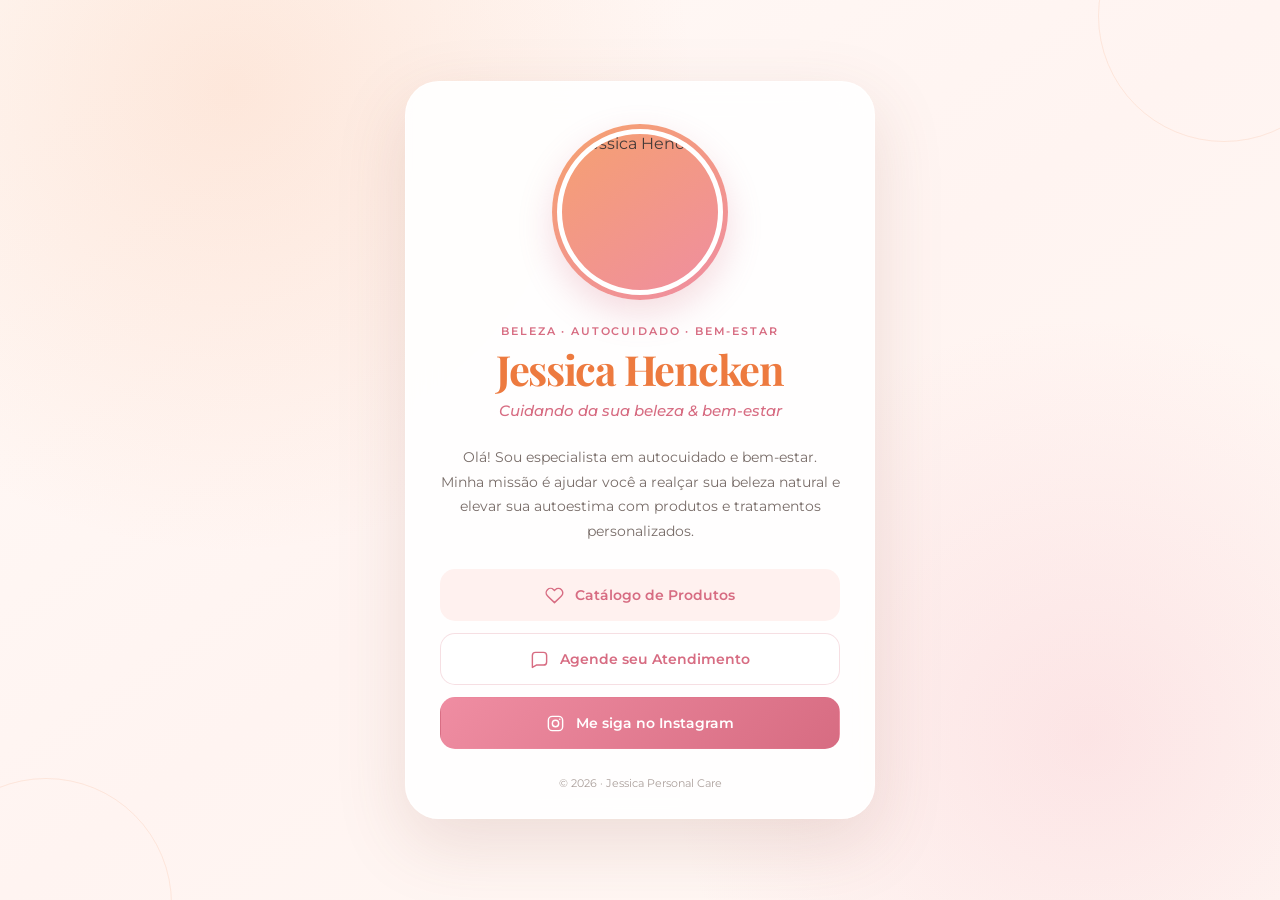
==== index.html @ aedd0c01 "Add files via upload" ====
<!doctype html>
<html lang="pt-BR">
  <head>
    <meta charset="UTF-8" />
    <meta name="viewport" content="width=device-width, initial-scale=1" />
    <meta name="description" content="Jessica Hencken — beleza, autocuidado e bem-estar." />
    <meta name="theme-color" content="#fff7f3" />
    <title>Jessica Hencken | Personal Care</title>
    <link rel="preconnect" href="https://fonts.googleapis.com" />
    <link rel="preconnect" href="https://fonts.gstatic.com" crossorigin />
    <link href="https://fonts.googleapis.com/css2?family=Montserrat:wght@400;500;600&family=Playfair+Display:wght@600;700&display=swap" rel="stylesheet" />
    <link rel="stylesheet" href="styles.css" />
  </head>
  <body>
    <main class="page-shell">
      <section class="profile-card" aria-labelledby="profile-name">
        <div class="portrait-ring">
          <img class="portrait" src="assets/jessica.jpg" alt="Jessica Hencken" width="320" height="320" />
        </div>

        <header class="profile-header">
          <p class="eyebrow">Beleza · Autocuidado · Bem-estar</p>
          <h1 id="profile-name">Jessica Hencken</h1>
          <p class="tagline">Cuidando da sua beleza &amp; bem-estar</p>
        </header>

        <p class="intro">
          Olá! Sou especialista em autocuidado e bem-estar. Minha missão é ajudar você a realçar sua beleza natural e elevar sua autoestima com produtos e tratamentos personalizados.
        </p>

        <nav class="links" aria-label="Links de Jessica Hencken">
          <a class="link-button link-button--soft" href="produtos.html">
            <svg aria-hidden="true" viewBox="0 0 24 24"><path d="M20.8 4.6a5.5 5.5 0 0 0-7.8 0L12 5.7l-1.1-1.1a5.5 5.5 0 0 0-7.8 7.8l1.1 1.1L12 21l7.8-7.5 1.1-1.1a5.5 5.5 0 0 0-.1-7.8Z" /></svg>
            <span>Catálogo de Produtos</span>
          </a>

          <a class="link-button link-button--outline" href="https://wa.me/5547999201088?text=Ol%C3%A1%2C%20Jessica!%20Gostaria%20de%20agendar%20um%20atendimento." target="_blank" rel="noopener noreferrer">
            <svg aria-hidden="true" viewBox="0 0 24 24"><path d="M21 15a4 4 0 0 1-4 4H8l-5 3V7a4 4 0 0 1 4-4h10a4 4 0 0 1 4 4Z" /></svg>
            <span>Agende seu Atendimento</span>
          </a>

          <a class="link-button link-button--primary" href="https://instagram.com/jessica.hencken" target="_blank" rel="noopener noreferrer">
            <svg aria-hidden="true" viewBox="0 0 24 24"><rect x="3" y="3" width="18" height="18" rx="5" /><circle cx="12" cy="12" r="4" /><circle class="icon-dot" cx="17.4" cy="6.7" r="1" /></svg>
            <span>Me siga no Instagram</span>
          </a>
        </nav>

        <footer>© <span id="year">2026</span> · Jessica Personal Care</footer>
      </section>
    </main>
    <script>document.getElementById('year').textContent = new Date().getFullYear();</script>
  </body>
</html>
---- styles.css ----
:root {
  color-scheme: light;
  --cream: #fffaf7;
  --paper: rgba(255, 255, 255, 0.9);
  --peach: #f6a16f;
  --orange: #ed7a3f;
  --pink: #ef8da2;
  --rose: #d76c82;
  --ink: #453b39;
  --muted: #786c68;
  --line: rgba(215, 108, 130, 0.22);
  --shadow: 0 24px 70px rgba(133, 72, 62, 0.15);
}

* { box-sizing: border-box; }

html { min-height: 100%; }

body {
  min-height: 100vh;
  margin: 0;
  color: var(--ink);
  font-family: "Montserrat", sans-serif;
  background:
    radial-gradient(circle at 18% 10%, rgba(246, 161, 111, 0.2), transparent 35%),
    radial-gradient(circle at 85% 82%, rgba(239, 141, 162, 0.18), transparent 32%),
    linear-gradient(145deg, #fffaf7 0%, #fff4f1 50%, #fff9f5 100%);
}

body::before,
body::after {
  position: fixed;
  z-index: -1;
  width: 250px;
  height: 250px;
  border: 1px solid rgba(237, 122, 63, 0.12);
  border-radius: 50%;
  content: "";
}

body::before { top: -110px; right: -70px; }
body::after { bottom: -130px; left: -80px; }

.page-shell {
  display: grid;
  min-height: 100vh;
  place-items: center;
  padding: 42px 18px;
}

.profile-card {
  width: min(100%, 470px);
  padding: 42px 34px 28px;
  border: 1px solid rgba(255, 255, 255, 0.82);
  border-radius: 34px;
  background: var(--paper);
  box-shadow: var(--shadow);
  text-align: center;
  backdrop-filter: blur(16px);
}

.portrait-ring,
.mini-portrait-ring {
  display: grid;
  margin: 0 auto;
  place-items: center;
  border-radius: 50%;
  background: linear-gradient(145deg, var(--peach), var(--pink));
  box-shadow: 0 14px 34px rgba(215, 108, 130, 0.24);
}

.portrait-ring { width: 176px; height: 176px; }
.mini-portrait-ring { width: 110px; height: 110px; }

.portrait,
.mini-portrait {
  display: block;
  border: 5px solid #fff;
  border-radius: 50%;
  object-fit: cover;
}

.portrait { width: 166px; height: 166px; }
.mini-portrait { width: 102px; height: 102px; }

.profile-header { margin-top: 24px; }

.eyebrow {
  margin: 0 0 8px;
  color: var(--rose);
  font-size: 0.68rem;
  font-weight: 600;
  letter-spacing: 0.17em;
  text-transform: uppercase;
}

h1 {
  margin: 0;
  color: var(--orange);
  font: 700 clamp(2rem, 9vw, 2.6rem)/1.12 "Playfair Display", serif;
  letter-spacing: -0.035em;
}

.tagline {
  margin: 10px 0 0;
  color: var(--rose);
  font-size: 0.92rem;
  font-style: italic;
  font-weight: 500;
}

.intro {
  margin: 25px auto 26px;
  color: var(--muted);
  font-size: 0.9rem;
  line-height: 1.7;
}

.links { display: grid; gap: 12px; }

.link-button {
  display: flex;
  min-height: 52px;
  align-items: center;
  justify-content: center;
  gap: 11px;
  padding: 13px 18px;
  border: 1px solid transparent;
  border-radius: 15px;
  color: var(--rose);
  font-size: 0.88rem;
  font-weight: 600;
  text-decoration: none;
  transition: transform 160ms ease, box-shadow 160ms ease, background 160ms ease;
}

.link-button:hover,
.link-button:focus-visible {
  transform: translateY(-2px);
  box-shadow: 0 10px 24px rgba(215, 108, 130, 0.17);
  outline: none;
}

.link-button svg,
.empty-catalog svg {
  width: 19px;
  height: 19px;
  fill: none;
  stroke: currentColor;
  stroke-linecap: round;
  stroke-linejoin: round;
  stroke-width: 1.8;
}

.link-button .icon-dot { fill: currentColor; stroke: none; }
.link-button--soft { background: #fff1ef; }
.link-button--outline { border-color: var(--line); background: #fff; }
.link-button--primary { color: #fff; background: linear-gradient(135deg, var(--pink), var(--rose)); }

footer {
  margin-top: 27px;
  color: #ab9f9b;
  font-size: 0.7rem;
}

.catalog-card { position: relative; }

.back-link {
  display: inline-flex;
  position: absolute;
  top: 24px;
  left: 28px;
  align-items: center;
  gap: 6px;
  color: var(--muted);
  font-size: 0.78rem;
  font-weight: 600;
  text-decoration: none;
}

.catalog-card .eyebrow { margin-top: 18px; }

.empty-catalog {
  margin: 27px 0 18px;
  padding: 27px 22px;
  border: 1px solid var(--line);
  border-radius: 20px;
  background: #fff9f8;
}

.empty-catalog svg { width: 28px; height: 28px; color: var(--pink); }

.empty-catalog h2 {
  margin: 10px 0 8px;
  font: 600 1.25rem/1.3 "Playfair Display", serif;
}

.empty-catalog p {
  margin: 0;
  color: var(--muted);
  font-size: 0.84rem;
  line-height: 1.65;
}

@media (max-width: 520px) {
  .page-shell { padding: 18px 12px; }
  .profile-card { padding: 34px 22px 24px; border-radius: 26px; }
  .portrait-ring { width: 154px; height: 154px; }
  .portrait { width: 144px; height: 144px; }
  .intro { font-size: 0.84rem; }
  .back-link { top: 20px; left: 20px; }
}

@media (prefers-reduced-motion: reduce) {
  .link-button { transition: none; }
}
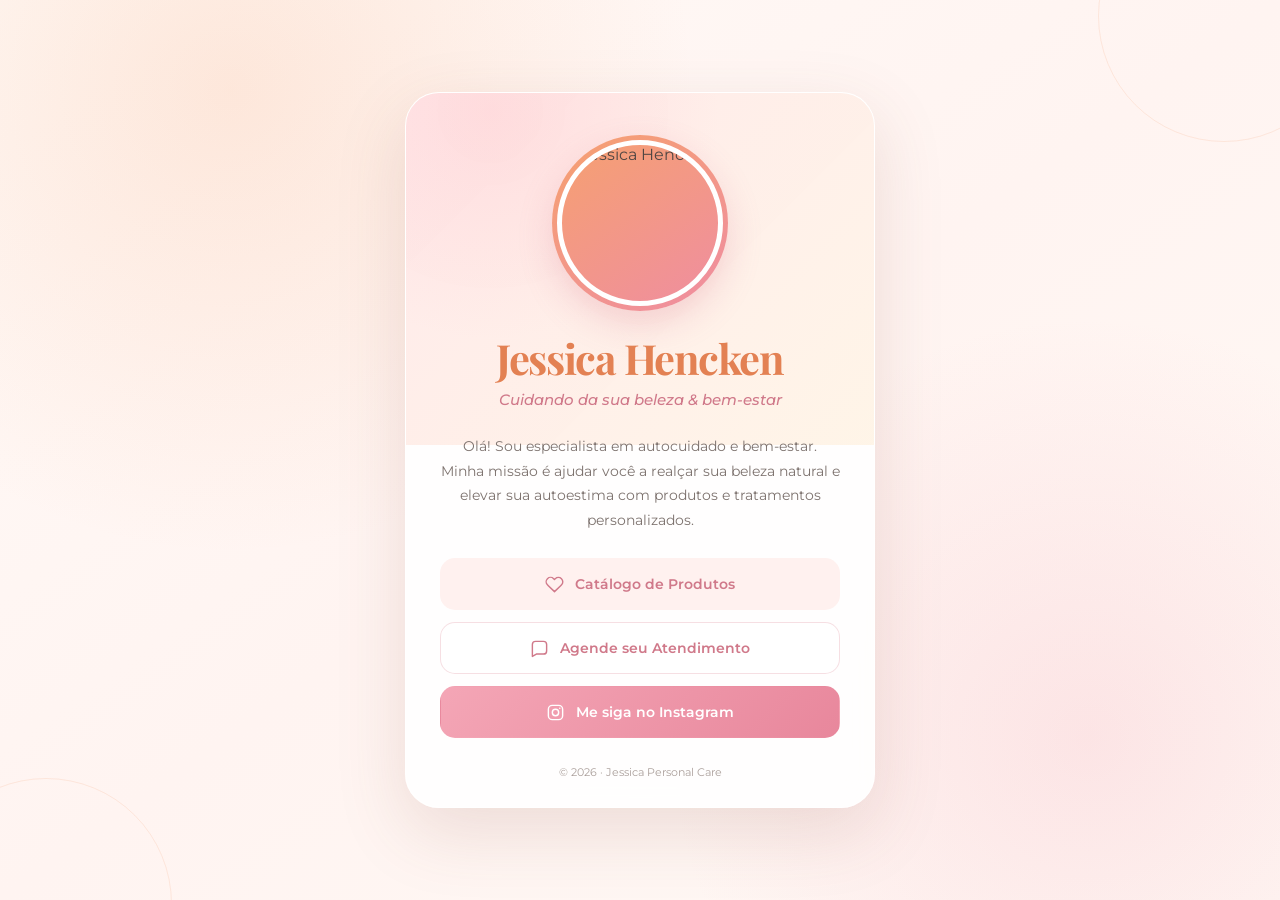
==== commit 9b1b403b: "Add files via upload" ====
--- a/index.html
+++ b/index.html
@@ -13,13 +13,12 @@
   </head>
   <body>
     <main class="page-shell">
-      <section class="profile-card" aria-labelledby="profile-name">
+      <section class="profile-card home-card" aria-labelledby="profile-name">
         <div class="portrait-ring">
           <img class="portrait" src="assets/jessica.jpg" alt="Jessica Hencken" width="320" height="320" />
         </div>
 
         <header class="profile-header">
-          <p class="eyebrow">Beleza · Autocuidado · Bem-estar</p>
           <h1 id="profile-name">Jessica Hencken</h1>
           <p class="tagline">Cuidando da sua beleza &amp; bem-estar</p>
         </header>
--- a/styles.css
+++ b/styles.css
@@ -3,11 +3,11 @@
   --cream: #fffaf7;
   --paper: rgba(255, 255, 255, 0.9);
   --peach: #f6a16f;
-  --orange: #ed7a3f;
+  --orange: #e38153;
   --pink: #ef8da2;
-  --rose: #d76c82;
-  --ink: #453b39;
-  --muted: #786c68;
+  --rose: #d0798a;
+  --ink: #504643;
+  --muted: #7d726e;
   --line: rgba(215, 108, 130, 0.22);
   --shadow: 0 24px 70px rgba(133, 72, 62, 0.15);
 }
@@ -49,6 +49,7 @@
 }
 
 .profile-card {
+  position: relative;
   width: min(100%, 470px);
   padding: 42px 34px 28px;
   border: 1px solid rgba(255, 255, 255, 0.82);
@@ -58,6 +59,20 @@
   text-align: center;
   backdrop-filter: blur(16px);
 }
+
+.home-card { overflow: hidden; }
+
+.home-card::before {
+  position: absolute;
+  inset: 0 0 auto;
+  height: 352px;
+  background:
+    radial-gradient(circle at 18% 5%, rgba(255, 181, 190, 0.28), transparent 45%),
+    linear-gradient(135deg, rgba(255, 225, 226, 0.72), rgba(255, 239, 218, 0.62));
+  content: "";
+}
+
+.home-card > * { position: relative; }
 
 .portrait-ring,
 .mini-portrait-ring {
@@ -155,7 +170,7 @@
 .link-button .icon-dot { fill: currentColor; stroke: none; }
 .link-button--soft { background: #fff1ef; }
 .link-button--outline { border-color: var(--line); background: #fff; }
-.link-button--primary { color: #fff; background: linear-gradient(135deg, var(--pink), var(--rose)); }
+.link-button--primary { color: #fff; background: linear-gradient(135deg, #f4a6b6, #e8879c); }
 
 footer {
   margin-top: 27px;
@@ -163,7 +178,10 @@
   font-size: 0.7rem;
 }
 
-.catalog-card { position: relative; }
+.catalog-card {
+  width: min(100%, 520px);
+  padding-top: 76px;
+}
 
 .back-link {
   display: inline-flex;
@@ -178,28 +196,59 @@
   text-decoration: none;
 }
 
-.catalog-card .eyebrow { margin-top: 18px; }
-
-.empty-catalog {
-  margin: 27px 0 18px;
-  padding: 27px 22px;
-  border: 1px solid var(--line);
-  border-radius: 20px;
-  background: #fff9f8;
-}
-
-.empty-catalog svg { width: 28px; height: 28px; color: var(--pink); }
-
-.empty-catalog h2 {
-  margin: 10px 0 8px;
-  font: 600 1.25rem/1.3 "Playfair Display", serif;
-}
-
-.empty-catalog p {
-  margin: 0;
-  color: var(--muted);
-  font-size: 0.84rem;
-  line-height: 1.65;
+.catalog-card .tagline { margin-bottom: 28px; }
+
+.product-list { display: grid; gap: 13px; text-align: left; }
+
+.product-card {
+  display: grid;
+  grid-template-columns: 68px minmax(0, 1fr) auto;
+  align-items: center;
+  gap: 15px;
+  min-height: 88px;
+  padding: 10px 14px 10px 10px;
+  border: 1px solid rgba(120, 108, 104, 0.12);
+  border-radius: 14px;
+  color: var(--ink);
+  background: rgba(255, 255, 255, 0.96);
+  box-shadow: 0 5px 15px rgba(87, 61, 54, 0.06);
+  text-decoration: none;
+  transition: transform 160ms ease, border-color 160ms ease, box-shadow 160ms ease;
+}
+
+.product-card:hover,
+.product-card:focus-visible {
+  transform: translateY(-2px);
+  border-color: rgba(232, 135, 156, 0.35);
+  box-shadow: 0 10px 24px rgba(133, 72, 62, 0.12);
+  outline: none;
+}
+
+.product-card img {
+  width: 68px;
+  height: 68px;
+  border-radius: 11px;
+  object-fit: cover;
+}
+
+.product-copy { display: grid; gap: 7px; min-width: 0; }
+
+.product-copy strong {
+  font-size: 0.96rem;
+  font-weight: 600;
+  line-height: 1.25;
+}
+
+.product-copy > span {
+  color: var(--rose);
+  font-size: 0.8rem;
+  font-weight: 500;
+}
+
+.product-arrow {
+  color: #c8b6b1;
+  font-size: 1.5rem;
+  line-height: 1;
 }
 
 @media (max-width: 520px) {
@@ -209,6 +258,11 @@
   .portrait { width: 144px; height: 144px; }
   .intro { font-size: 0.84rem; }
   .back-link { top: 20px; left: 20px; }
+  .home-card::before { height: 335px; }
+  .catalog-card { padding: 68px 17px 22px; }
+  .product-card { grid-template-columns: 60px minmax(0, 1fr) auto; gap: 12px; }
+  .product-card img { width: 60px; height: 60px; }
+  .product-copy strong { font-size: 0.88rem; }
 }
 
 @media (prefers-reduced-motion: reduce) {
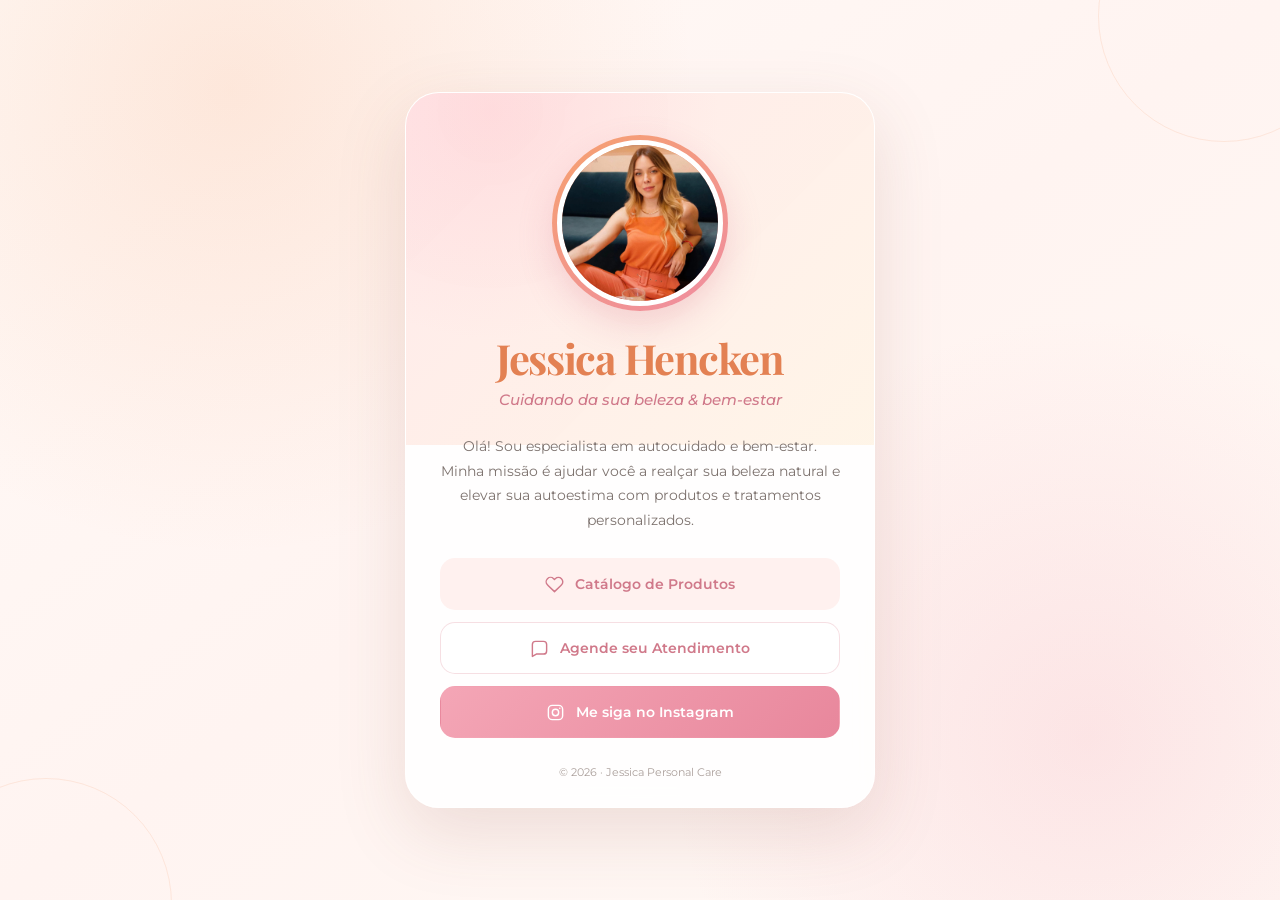
==== commit ae70494e: "Add files via upload" ====
--- a/index.html
+++ b/index.html
@@ -15,7 +15,7 @@
     <main class="page-shell">
       <section class="profile-card home-card" aria-labelledby="profile-name">
         <div class="portrait-ring">
-          <img class="portrait" src="assets/jessica.jpg" alt="Jessica Hencken" width="320" height="320" />
+          <img class="portrait" src="assets/jessica.jpg?v=20261024" alt="Jessica Hencken" width="320" height="320" />
         </div>
 
         <header class="profile-header">
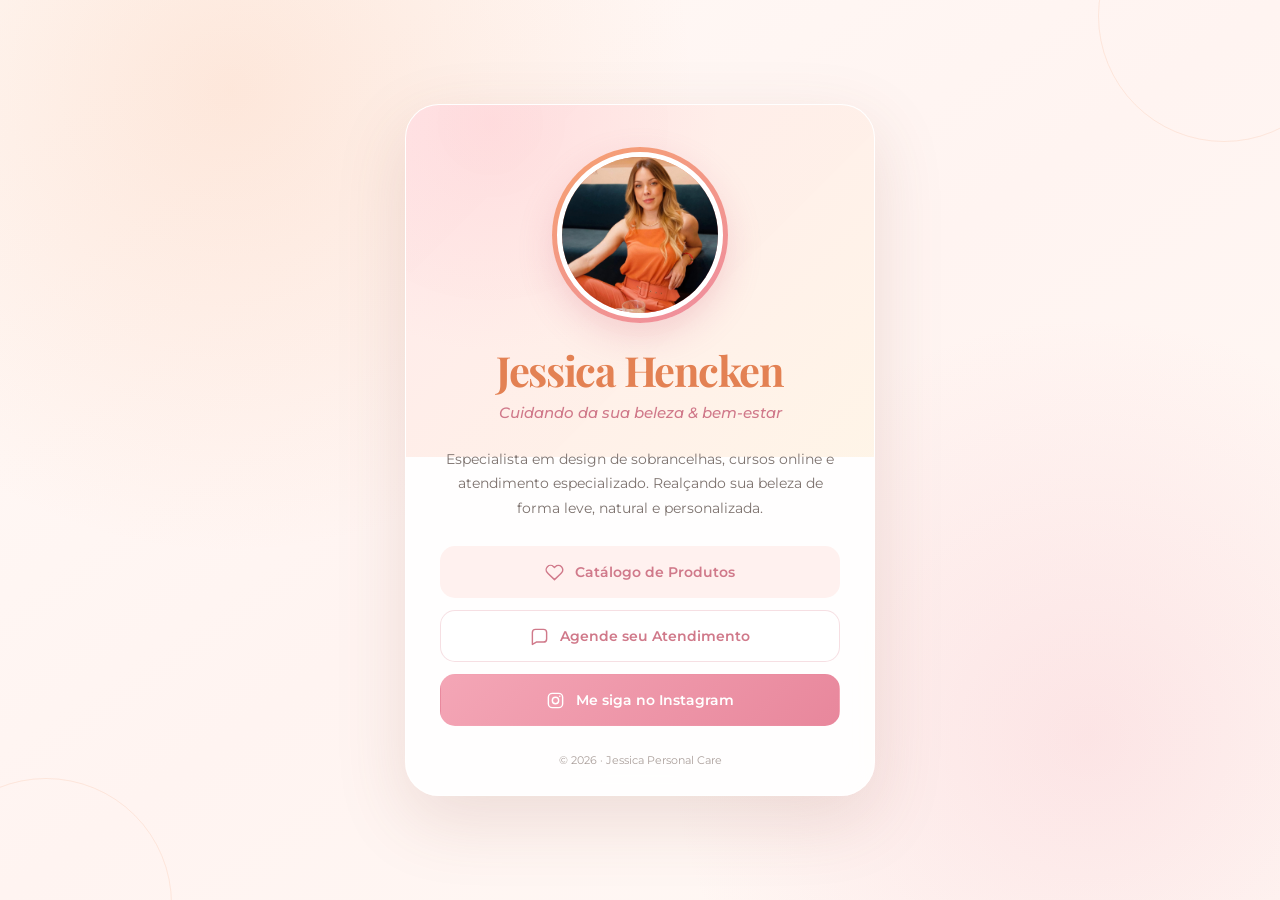
==== commit cf08a6a1: "Add files via upload" ====
--- a/index.html
+++ b/index.html
@@ -24,7 +24,7 @@
         </header>
 
         <p class="intro">
-          Olá! Sou especialista em autocuidado e bem-estar. Minha missão é ajudar você a realçar sua beleza natural e elevar sua autoestima com produtos e tratamentos personalizados.
+          Especialista em design de sobrancelhas, cursos online e atendimento especializado. Realçando sua beleza de forma leve, natural e personalizada.
         </p>
 
         <nav class="links" aria-label="Links de Jessica Hencken">
@@ -33,7 +33,7 @@
             <span>Catálogo de Produtos</span>
           </a>
 
-          <a class="link-button link-button--outline" href="https://wa.me/5547999201088?text=Ol%C3%A1%2C%20Jessica!%20Gostaria%20de%20agendar%20um%20atendimento." target="_blank" rel="noopener noreferrer">
+          <a class="link-button link-button--outline" href="https://wa.me/5547999201088?text=Ol%C3%A1%21%20Vim%20pelo%20Instagram%20e%20gostaria%20de%20receber%20o%20portf%C3%B3lio%20com%20mais%20informa%C3%A7%C3%B5es%20sobre%20os%20atendimentos." target="_blank" rel="noopener noreferrer">
             <svg aria-hidden="true" viewBox="0 0 24 24"><path d="M21 15a4 4 0 0 1-4 4H8l-5 3V7a4 4 0 0 1 4-4h10a4 4 0 0 1 4 4Z" /></svg>
             <span>Agende seu Atendimento</span>
           </a>
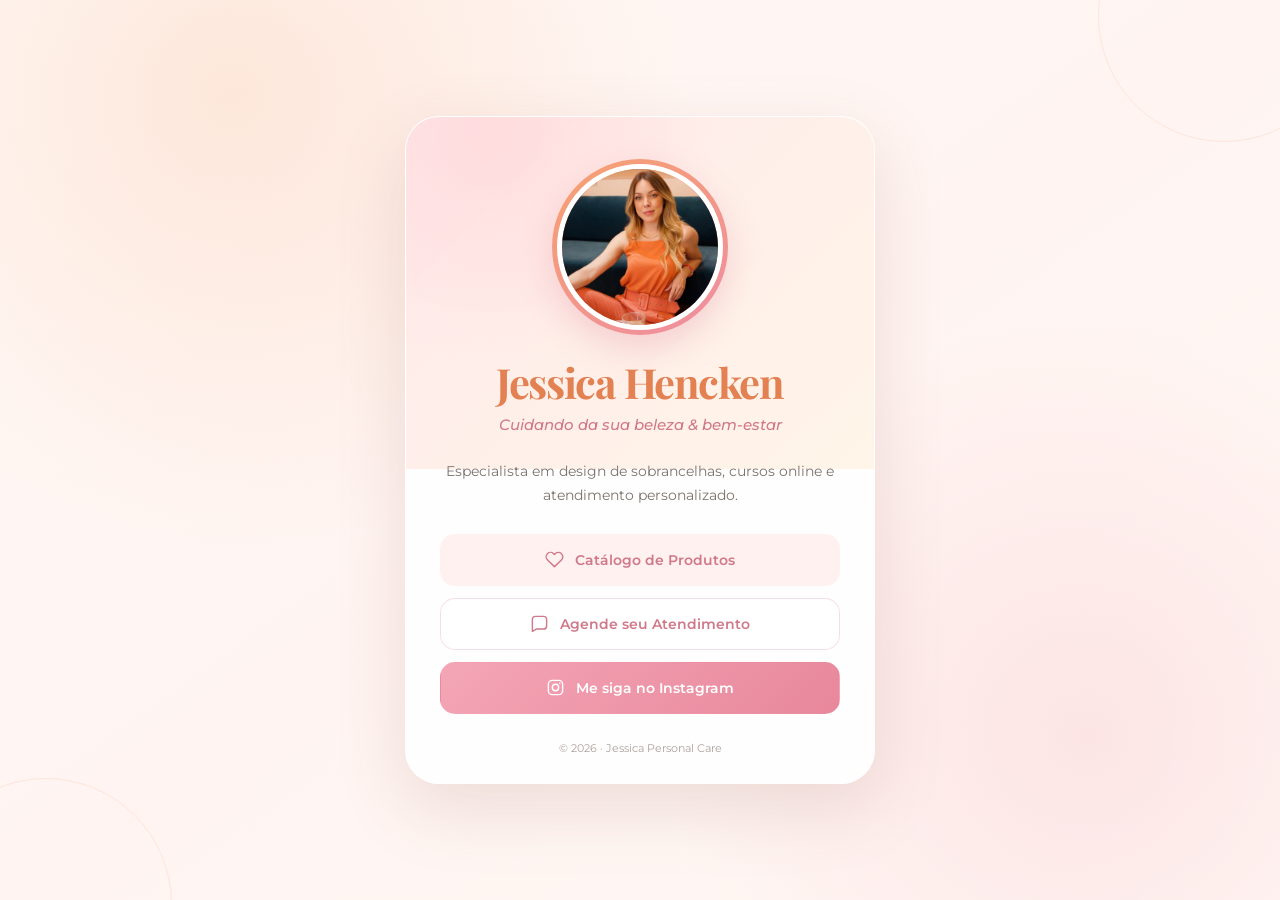
==== commit 8d32011e: "Add files via upload" ====
--- a/index.html
+++ b/index.html
@@ -14,18 +14,20 @@
   <body>
     <main class="page-shell">
       <section class="profile-card home-card" aria-labelledby="profile-name">
-        <div class="portrait-ring">
-          <img class="portrait" src="assets/jessica.jpg?v=20261024" alt="Jessica Hencken" width="320" height="320" />
+        <div class="profile-top">
+          <div class="portrait-ring">
+            <img class="portrait" src="assets/jessica.jpg?v=20261024" alt="Jessica Hencken" width="320" height="320" />
+          </div>
+
+          <header class="profile-header">
+            <h1 id="profile-name">Jessica Hencken</h1>
+            <p class="tagline">Cuidando da sua beleza &amp; bem-estar</p>
+          </header>
+
+          <p class="intro">
+            Especialista em design de sobrancelhas, cursos online e atendimento personalizado.
+          </p>
         </div>
-
-        <header class="profile-header">
-          <h1 id="profile-name">Jessica Hencken</h1>
-          <p class="tagline">Cuidando da sua beleza &amp; bem-estar</p>
-        </header>
-
-        <p class="intro">
-          Especialista em design de sobrancelhas, cursos online e atendimento especializado. Realçando sua beleza de forma leve, natural e personalizada.
-        </p>
 
         <nav class="links" aria-label="Links de Jessica Hencken">
           <a class="link-button link-button--soft" href="produtos.html">
@@ -33,7 +35,7 @@
             <span>Catálogo de Produtos</span>
           </a>
 
-          <a class="link-button link-button--outline" href="https://wa.me/5547999201088?text=Ol%C3%A1%21%20Vim%20pelo%20Instagram%20e%20gostaria%20de%20receber%20o%20portf%C3%B3lio%20com%20mais%20informa%C3%A7%C3%B5es%20sobre%20os%20atendimentos." target="_blank" rel="noopener noreferrer">
+          <a class="link-button link-button--outline" href="https://wa.me/5547999201088" target="_blank" rel="noopener noreferrer">
             <svg aria-hidden="true" viewBox="0 0 24 24"><path d="M21 15a4 4 0 0 1-4 4H8l-5 3V7a4 4 0 0 1 4-4h10a4 4 0 0 1 4 4Z" /></svg>
             <span>Agende seu Atendimento</span>
           </a>
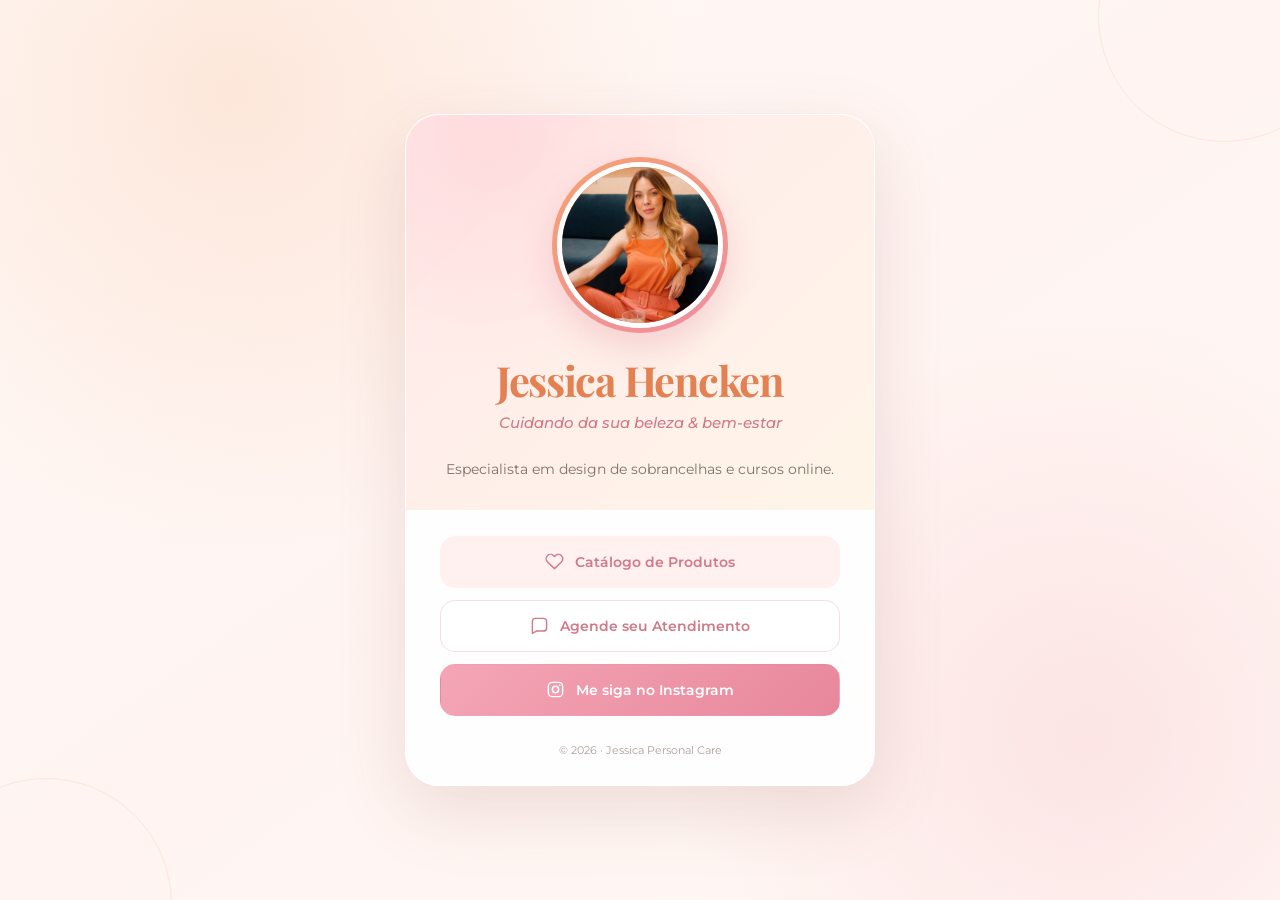
==== commit 53c86aa6: "Add files via upload" ====
--- a/index.html
+++ b/index.html
@@ -25,7 +25,7 @@
           </header>
 
           <p class="intro">
-            Especialista em design de sobrancelhas, cursos online e atendimento personalizado.
+            Especialista em design de sobrancelhas e cursos online.
           </p>
         </div>
 
--- a/styles.css
+++ b/styles.css
@@ -60,19 +60,20 @@
   backdrop-filter: blur(16px);
 }
 
-.home-card { overflow: hidden; }
-
-.home-card::before {
-  position: absolute;
-  inset: 0 0 auto;
-  height: 352px;
+.home-card {
+  overflow: hidden;
+  padding: 0 34px 28px;
+}
+
+.profile-top {
+  margin: 0 -34px 26px;
+  padding: 42px 34px 28px;
   background:
     radial-gradient(circle at 18% 5%, rgba(255, 181, 190, 0.28), transparent 45%),
     linear-gradient(135deg, rgba(255, 225, 226, 0.72), rgba(255, 239, 218, 0.62));
-  content: "";
-}
-
-.home-card > * { position: relative; }
+}
+
+.profile-top .intro { margin-bottom: 0; }
 
 .portrait-ring,
 .mini-portrait-ring {
@@ -254,11 +255,12 @@
 @media (max-width: 520px) {
   .page-shell { padding: 18px 12px; }
   .profile-card { padding: 34px 22px 24px; border-radius: 26px; }
+  .home-card { padding: 0 22px 24px; }
+  .profile-top { margin: 0 -22px 24px; padding: 34px 22px 26px; }
   .portrait-ring { width: 154px; height: 154px; }
   .portrait { width: 144px; height: 144px; }
   .intro { font-size: 0.84rem; }
   .back-link { top: 20px; left: 20px; }
-  .home-card::before { height: 335px; }
   .catalog-card { padding: 68px 17px 22px; }
   .product-card { grid-template-columns: 60px minmax(0, 1fr) auto; gap: 12px; }
   .product-card img { width: 60px; height: 60px; }
